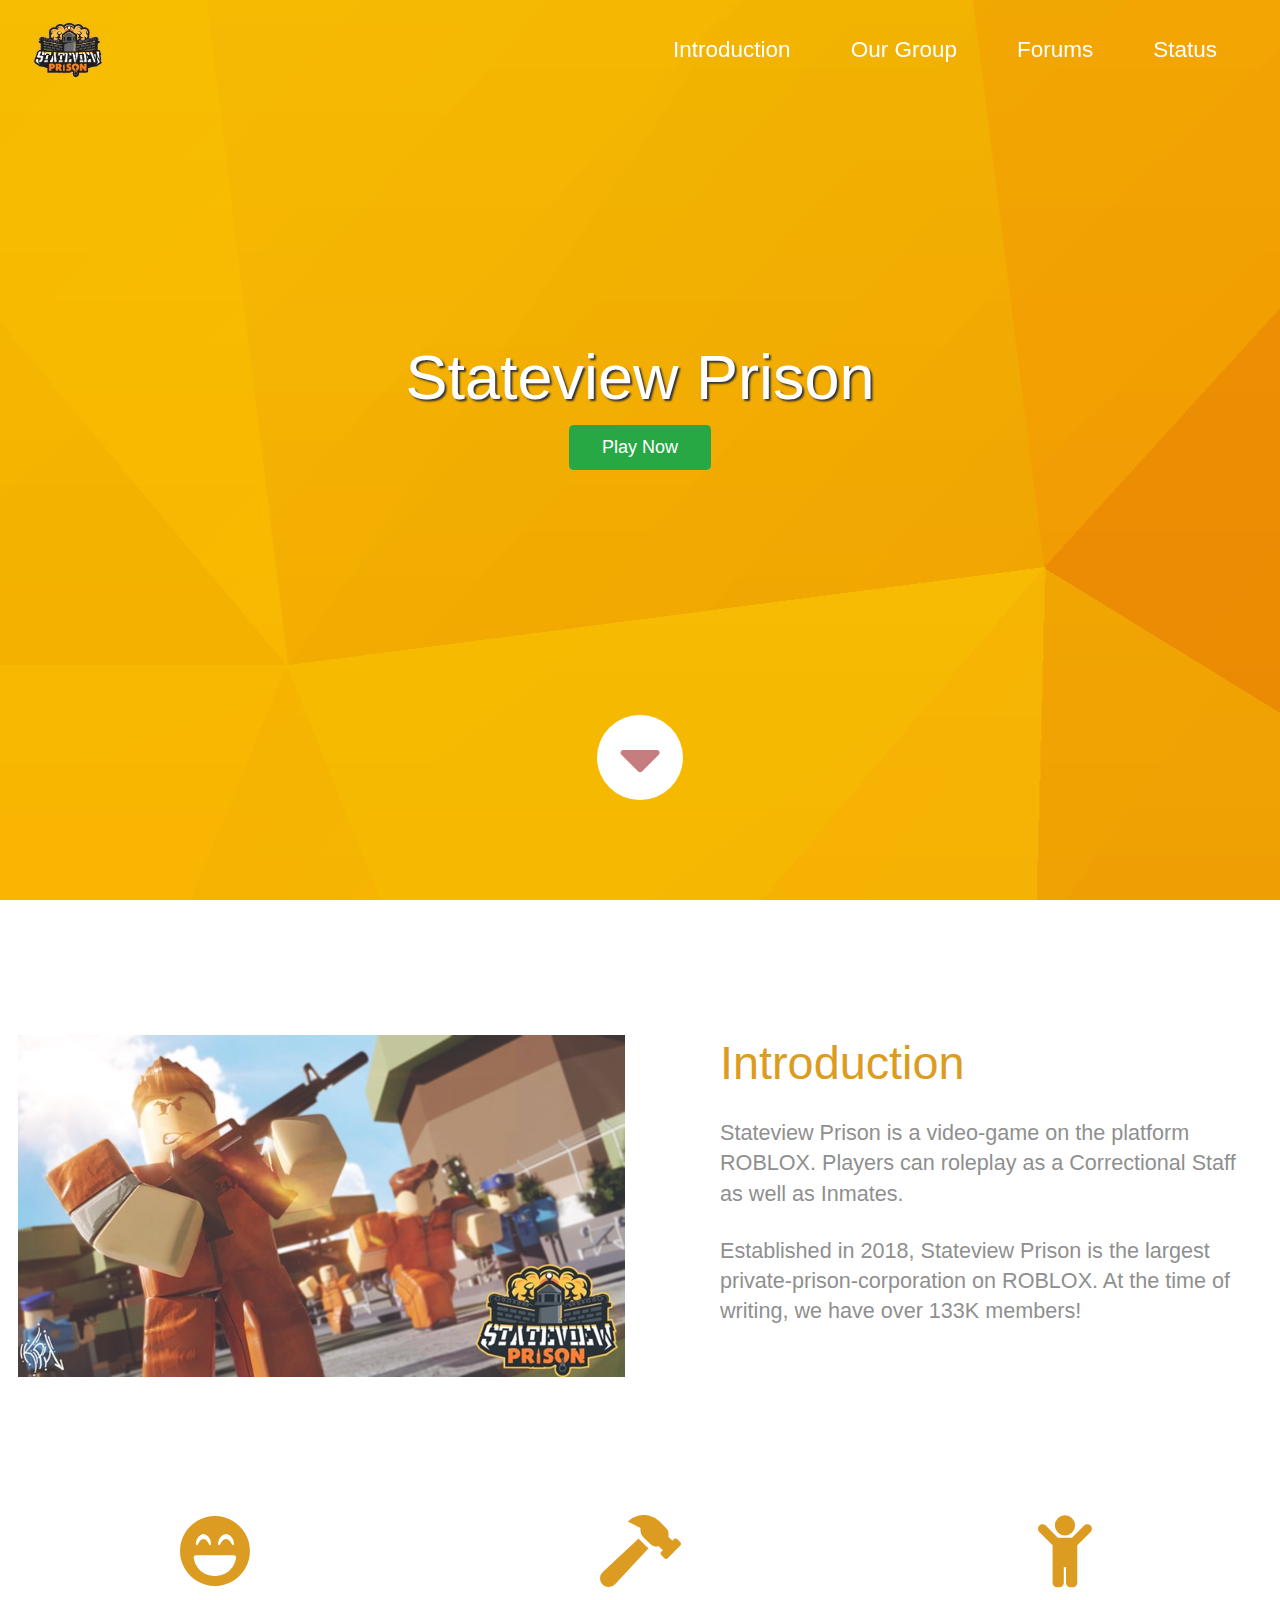
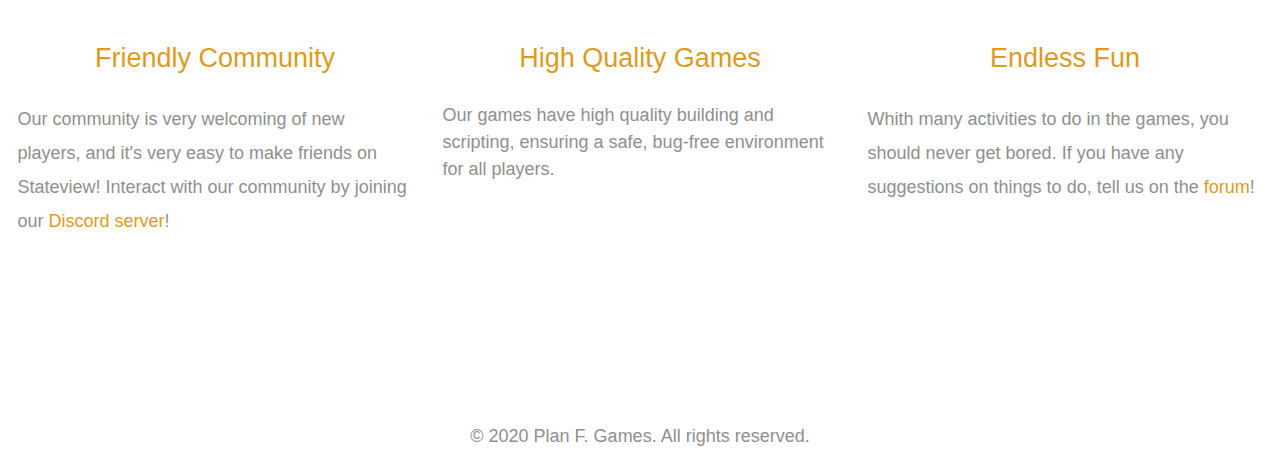
==== index.html @ 8ff4b895 "Update index.html" ====
<!DOCTYPE html>
<html lang="en">
  <head>
    <meta charset="UTF-8" />
    <meta name="viewport" content="width=device-width, initial-scale=1.0" />
    <meta http-equiv="X-UA-Compatible" content="ie=edge" />
    <title>Stateview Prison</title>
	<link rel="icon" type="image/png" href="img/StateviewLogotrans.png">
    <link rel="stylesheet" href="fontawesome-5.5/css/all.min.css" />
    <link rel="stylesheet" href="slick/slick.css">
    <link rel="stylesheet" href="slick/slick-theme.css">
    <link rel="stylesheet" href="magnific-popup/magnific-popup.css">
    <link rel="stylesheet" href="css/bootstrap.min.css" />
    <link rel="stylesheet" href="css/templatemo-style.css" />
    <!--
	Stateview Prison
	https://templatemo.com/tm-525-the-town
	-->
  </head>
  <body>    
    <!-- Hero section -->
    <section id="hero" class="text-white tm-font-big tm-parallax">
      <!-- Navigation -->
      <nav class="navbar navbar-expand-md tm-navbar" id="tmNav">              
        <div class="container">   
          <div class="tm-next">
              <a href="#" class="navbar-brand">
                <img src="img/StateviewLogotrans.png" width="70" height="70" alt="Stateview Prison">
              </a>
          </div>             
            
          <button class="navbar-toggler" type="button" data-toggle="collapse" data-target="#navbarSupportedContent" aria-controls="navbarSupportedContent" aria-expanded="false" aria-label="Toggle navigation">
            <i class="fas fa-bars navbar-toggler-icon"></i>
          </button>
          <div class="collapse navbar-collapse" id="navbarSupportedContent">
            <ul class="navbar-nav ml-auto">
              <li class="nav-item">
                  <a class="nav-link tm-nav-link" href="#introduction">Introduction</a>
              </li>  
              <li class="nav-item">
                <a class="nav-link tm-nav-link" href="https://www.roblox.com/groups/5025380/redirect" onclick="window.location.href='https://www.roblox.com/groups/5025380/redirect'">Our Group</a>
            </li>    
            <li class="nav-item">
              <a class="nav-link tm-nav-link" href="https://forum.stateviewprison.com" onclick="window.location.href='https://forum.stateviewprison.com'">Forums</a>
            </li>
            <li class="nav-item">
              <a class="nav-link tm-nav-link" href="https://status.stateviewprison.com" onclick="window.location.href='https://status.stateviewprison.com'">Status</a>
            </li> 
            </ul>
          </div>        
        </div>
      </nav>
      
      <div class="text-center tm-hero-text-container">
        <div class="tm-hero-text-container-inner">
            <h2 class="tm-hero-title">Stateview Prison</h2>
            <a class="btn btn-success" href="https://www.roblox.com/games/3421472751">Play Now</a>
        </div>        
      </div>

      <div class="tm-next tm-intro-next">
        <a href="#introduction" class="text-center tm-down-arrow-link">
          <i class="fas fa-3x fa-caret-down tm-down-arrow"></i>
        </a>
      </div>      
    </section>

    <section id="introduction" class="tm-section-pad-top">
      <div class="container">
        <div class="row">
          <div class="col-lg-6">
            <img src="img/IntroImage.jpg" alt="Image" class="img-fluid tm-intro-img" />
          </div>
          <div class="col-lg-6">
            <div class="tm-intro-text-container">
                <h2 class="tm-text-primary mb-4 tm-section-title">Introduction</h2>
                <p class="mb-4 tm-intro-text">
                  Stateview Prison is a video-game on the platform ROBLOX. Players can roleplay as a Correctional Staff as well as Inmates.
              </p>
                <p class="mb-5 tm-intro-text">Established in 2018, Stateview Prison is the largest private-prison-corporation on ROBLOX. At the time of writing, we have over 133K members!</p>
            </div>
          </div>
        </div>

        <div class="row tm-section-pad-top">
          <div class="col-lg-4">
            <i class="fas fa-4x fa-laugh-beam text-center tm-icon"></i>
            <h4 class="text-center tm-text-primary mb-4">Friendly Community</h4>
            <p>
              Our community is very welcoming of new players, and it's very easy to make friends on Stateview! Interact with our community by joining our <a class="tm-text-primary" href="https://discord.com/invite/stateview">Discord server</a>!
            </p>
          </div>
        
        <div class="col-lg-4 mt-5 mt-lg-0">
          <i class="fas fa-4x fa-hammer text-center tm-icon"></i>
          <h4 class="text-center tm-text-primary mb-4">High Quality Games</h4>
          Our games have high quality building and scripting, ensuring a safe, bug-free environment for all players.
          <p>
          </p>
        </div>
        <div class="col-lg-4 mt-5 mt-lg-0">
          <i class="fas fa-4x fa-child text-center tm-icon"></i>
          <h4 class="text-center tm-text-primary mb-4">Endless Fun</h4>
          <p>
            Whith many activities to do in the games, you should never get bored. If you have any suggestions on things to do, tell us on the <a class="tm-text-primary" href="https://forum.stateviewprison.com/">forum</a>!
          </p>
        </div>
      </div>
    </section>

    <!--Work-->

    

    <!-- Contact -->
    <br><br><br><br><br><br>
    <div class="container">
      <p class="text-center">© 2020 Plan F. Games. All rights reserved.</p>
    </div>

    <script src="js/jquery-1.9.1.min.js"></script>     
    <script src="magnific-popup/jquery.magnific-popup.min.js"></script>
    <script src="js/jquery.singlePageNav.min.js"></script>     
    <script src="js/bootstrap.min.js"></script> 
    <script>

        // Detect window scroll and update navbar
        $(window).scroll(function(e){          
          if($(document).scrollTop() > 120) {
            $('.tm-navbar').addClass("scroll");
          } else {
            $('.tm-navbar').removeClass("scroll");
          }
        });

      function getOffSet(){
        var _offset = 450;
        var windowHeight = window.innerHeight;

        if(windowHeight > 500) {
          _offset = 400;
        } 
        if(windowHeight > 680) {
          _offset = 300
        }
        if(windowHeight > 830) {
          _offset = 210;
        }

        return _offset;
      }

      function setParallaxPosition($doc, multiplier, $object){
        var offset = getOffSet();
        var from_top = $doc.scrollTop(),
          bg_css = 'center ' +(multiplier * from_top - offset) + 'px';
        $object.css({"background-position" : bg_css });
      }

      // Parallax function
      // Adapted based on https://codepen.io/roborich/pen/wpAsm        
      var background_image_parallax = function($object, multiplier, forceSet){
        multiplier = typeof multiplier !== 'undefined' ? multiplier : 0.5;
        multiplier = 1 - multiplier;
        var $doc = $(document);
        // $object.css({"background-attatchment" : "fixed"});

        if(forceSet) {
          setParallaxPosition($doc, multiplier, $object);
        } else {
          $(window).scroll(function(){          
            setParallaxPosition($doc, multiplier, $object);
          });
        }
      };
      
      $(function(){
        // Hero Section - Background Parallax
        background_image_parallax($(".tm-parallax"), 0.30, false);  
        
        // Handle window resize
        window.addEventListener('resize', function(){
          background_image_parallax($(".tm-parallax"), 0.30, true);
        }, true);
        
        // Close mobile menu after click 
        $('#tmNav a').on('click', function(){
          $('.navbar-collapse').removeClass('show'); 
        })

        // Scroll to corresponding section with animation
        $('#tmNav').singlePageNav();        
        
        // Add smooth scrolling to all links
        // https://www.w3schools.com/howto/howto_css_smooth_scroll.asp
        $("a").on('click', function(event) {
          if (this.hash !== "") {
            event.preventDefault();
            var hash = this.hash;

            $('html, body').animate({
              scrollTop: $(hash).offset().top
            }, 400, function(){
              window.location.hash = hash;
            });
          } // End if
        });
      });
    </script>
  </body>
</html>
---- css/templatemo-style.css ----
/*

The Town

https://templatemo.com/tm-525-the-town

*/

html {
  font-size: 18px;
}

body {
  color: #8f8f8f;
  margin: 0;
  padding: 0;
  overflow-x: hidden;
}
a {
  transition: all 0.3s ease;
}

a:hover,
a:focus {
  text-decoration: none;
}

a:focus {
  outline: none;
}

.btn {
  padding: 8px 32px;
}

.btn:hover {
  background-color: #ced4da;
}

.tm-section-pad-top {
  padding-top: 135px;
}

.tm-text-primary {
  color: #dc9b21;
}

.tm-font-big {
  font-size: 1.25rem;
}

.tm-btn-primary {
  color: white;
  background-color: #dc9b21;
  padding: 14px 35px;
  border-radius: 30px;
}

.tm-btn-primary:hover,
.tm-btn-primary:focus {
  color: white;
  background-color: #f0b341;
}

/* Navbar */

.tm-navbar {
  position: fixed;
  width: 100%;
  z-index: 1000;
  background-color: transparent;
  transition: all 0.3s ease;
}

.tm-navbar.scroll {
  background-color: rgb(220,155,33);
}

.navbar-brand {
  color: white;
  font-size: 1.4rem;
  font-weight: bold;
}

.navbar-brand:hover,
.tm-navbar.scroll .navbar-brand:hover {
  color: #dc9b21;
}

.tm-navbar.scroll .navbar-brand {
  color: #8f8f8f;
}

.nav-item {
  list-style: none;
}

.tm-nav-link {
  color: white;
}

.tm-nav-link:hover {
  color: rgb(230, 230, 230);
}

.navbar-toggler {
  border: 1px solid white;
  padding-left: 10px;
  padding-right: 10px;
}

.navbar-toggler-icon {
  color: white;
  padding-top: 6px;
}

.tm-navbar.scroll .navbar-toggler {
  border: 1px solid white;
}
/* Hero */

#hero {
  background-image: url(../img/Yellow-triangles.png);
  background-repeat: no-repeat;
  height: 100vh;
  min-height: 375px;
  position: relative;
}

@media (min-height: 830px) {
  #hero {
    background-position: center -210px;
  }
}

@media (min-height: 680px) and (max-height: 829px) {
  #hero {
    background-position: center -300px;
  }
}

@media (min-height: 500px) and (max-height: 679px) {
  #hero {
    background-position: center -400px;
  }
}

@media (max-height: 499px) {
  #hero {
    background-position: center -450px;
  }
}

.tm-hero-text-container {
  width: 100%;
  height: 100%;
  display: flex;
  flex-flow: column;
  justify-content: center;
}

.tm-hero-text-container-inner {
  margin-top: -90px;
}

.tm-hero-title {
  font-size: 3.5rem;
  text-shadow: 2px 2px 2px #333;
}

.tm-intro-next {
  position: absolute;
  bottom: 100px;
  left: 0;
  right: 0;
}

@media (max-height: 480px) {
  .tm-hero-text-container-inner {
    margin-top: -40px;
  }

  .tm-intro-next {
    bottom: 20px;
  }
}

.tm-down-arrow-link {
  display: block;
  margin-top: 18%;
}

.tm-down-arrow {
  color: #c57e7d;
  cursor: pointer;
  background: white;
  border-radius: 50%;
  padding: 10px 22px 8px;
  transition: all 0.3s ease;
}

.tm-down-arrow:hover,
.tm-down-arrow:focus {
  color: white;
  background: #dc9b21;
}

/* Introduction */

.tm-section-title {
  font-size: 2.6rem;
  font-weight: normal;
}

.tm-intro-text {
  font-size: 1.2rem;
  line-height: 1.4;
}

.tm-icon {
  display: block;
  margin-bottom: 55px;
  color: #dc9b21;
}

/* Work */

.tm-work-description {
  max-width: 650px;
  width: 100%;
  font-size: 0.9rem;
}

.tm-gallery-container {
  padding-top: 70px;
  padding-bottom: 120px;
}

.tm-gallery-item {
  margin: 0 15px;
}

.slick-dots {
  bottom: -65px;
}

.slick-dots li {
  margin: 0 13px;
}

.slick-dots li button:hover:before,
.slick-dots li button:focus:before,
.slick-dots li.slick-active button:before {
  opacity: 1;
  color: rgb(240,179,65);
}

.slick-dots li button:before {
  font-size: 26px;
}

/* Hover Effect */
/* Common style */
.grid figure {
  position: relative;
  float: left;
  overflow: hidden;
  /* margin: 10px 1%;
  min-width: 320px;
	max-width: 480px;
	max-height: 360px;
	width: 48%; */
  background: #3085a3;
  text-align: center;
  cursor: pointer;
}

.grid figure img {
  position: relative;
  display: block;
  min-height: 100%;
  max-width: 100%;
  opacity: 0.8;
}

.grid figure figcaption {
  padding: 2em;
  color: #fff;
  text-transform: uppercase;
  font-size: 1.25em;
  -webkit-backface-visibility: hidden;
  backface-visibility: hidden;
}

.grid figure figcaption::before,
.grid figure figcaption::after {
  pointer-events: none;
}

.grid figure figcaption,
.grid figure figcaption > a {
  position: absolute;
  top: 0;
  left: 0;
  width: 100%;
  height: 100%;
}

/* Anchor will cover the whole item by default */
/* For some effects it will show as a button */
.grid figure figcaption > a {
  z-index: 1000;
  text-indent: 200%;
  white-space: nowrap;
  font-size: 0;
  opacity: 0;
}

.grid figure h2 {
  word-spacing: -0.15em;
  font-weight: 300;
}

.grid figure h2 span {
  font-weight: 800;
}

.grid figure h2,
.grid figure p {
  margin: 0;
}

.grid figure p {
  letter-spacing: 1px;
  font-size: 68.5%;
}

/*---------------*/
/***** Honey *****/
/*---------------*/

figure.effect-honey {
  background: #4a3753;
  max-width: 220px;
}

figure.effect-honey img {
  opacity: 0.9;
  -webkit-transition: opacity 0.35s;
  transition: opacity 0.35s;
}

figure.effect-honey:hover img {
  opacity: 0.5;
}

figure.effect-honey figcaption::before {
  position: absolute;
  bottom: 0;
  left: 0;
  width: 100%;
  height: 10px;
  background: #dc9b21;
  content: "";
  -webkit-transform: translate3d(0, 10px, 0);
  transform: translate3d(0, 10px, 0);
}

figure.effect-honey h2 {
  position: absolute;
  bottom: 0;
  left: 0;
  padding: 1em 1.5em;
  width: 100%;
  text-align: left;
  -webkit-transform: translate3d(0, -30px, 0);
  transform: translate3d(0, -30px, 0);
}

figure.effect-honey h2 i {
  font-style: normal;
  opacity: 0;
  -webkit-transition: opacity 0.35s, -webkit-transform 0.35s;
  transition: opacity 0.35s, transform 0.35s;
  -webkit-transform: translate3d(0, -30px, 0);
  transform: translate3d(0, -30px, 0);
}

figure.effect-honey figcaption::before,
figure.effect-honey h2 {
  -webkit-transition: -webkit-transform 0.35s;
  transition: transform 0.35s;
}

figure.effect-honey:hover figcaption::before,
figure.effect-honey:hover h2,
figure.effect-honey:hover h2 i {
  opacity: 1;
  -webkit-transform: translate3d(0, 0, 0);
  transform: translate3d(0, 0, 0);
}

/* Contact */

#contact {
  color: white;
  background-image: url(../img/the-town-bg-02.jpg);
  background-position: center;
  background-repeat: no-repeat;
  min-height: 850px;
  position: relative;
  padding-bottom: 50px;
  padding-top: 160px;
}

.tm-underline {
  border-top: 2px solid white;
  height: 8px;
  width: 100%;
}

.tm-underline-inner {
  width: 25%;
  height: 8px;
  background: white;
}

.tm-contact-item {
  margin-bottom: 75px;
}

.tm-contact-item-link {
  display: flex;
  align-items: center;
}

.tm-contact-item-link i,
.tm-contact-item-link span {
  color: white;
  transition: all 0.3s ease;
}

.tm-contact-item-link:hover i,
.tm-contact-item-link:hover span {
  color: #dc9b21;
}

.tm-input {
  padding: 8px 25px;
  border-radius: 3px;
  border: 1px solid white;
  background: transparent;
  color: white;
}

::placeholder {
  /* Chrome, Firefox, Opera, Safari 10.1+ */
  color: white;
  opacity: 1; /* Firefox */
}

:-ms-input-placeholder {
  /* Internet Explorer 10-11 */
  color: white;
}

::-ms-input-placeholder {
  /* Microsoft Edge */
  color: white;
}

.tm-btn-submit {
  margin-left: 20px;
}

.tm-footer {
  position: absolute;
  bottom: 35px;
  left: 0;
  right: 0;
  padding: 0 15px;
}

.tm-footer-link {
  color: white;
}

.tm-footer-link:hover,
.tm-footer-link:focus {
  color: #dc9b21;
  text-decoration: none;
}

p {
  line-height: 1.9;
}

@media (min-width: 768px) {
  .tm-intro-text-container {
    padding-left: 65px;
  }

  .navbar-expand-md .navbar-nav .nav-link {
    padding-right: 30px;
    padding-left: 30px;
  }
}

@media (min-width: 1200px) {
  .container {
    max-width: 1275px;
  }

  .tm-container-gallery {
    max-width: 1290px;
  }

  .tm-container-contact {
    max-width: 1063px;
  }
}

@media (max-width: 991px) {
  .tm-intro-text-container {
    padding-left: 15px;
    padding-top: 30px;
    max-width: 600px;
    margin-left: auto;
    margin-right: auto;
  }

  .tm-intro-img {
    display: block;
    margin-left: auto;
    margin-right: auto;
  }

  .tm-btn-submit {
    margin-left: 0;
    margin-top: 20px;
  }
}

@media (max-width: 767px) {
  .tm-btn-submit {
    margin-left: 20px;
    margin-top: 0;
  }

  .navbar-nav {
    max-width: 200px;
    text-align: right;
  }

  .navbar-collapse {
    background-color: rgb(255, 255, 255);
    padding: 10px;
    border-radius: 3px;
  }

  .navbar-collapse .nav-link {
    color: #8f8f8f;
  }
}

@media (max-width: 420px) {
  .tm-btn-submit {
    display: block;
    margin-left: 0;
    margin-top: 20px;
  }
}
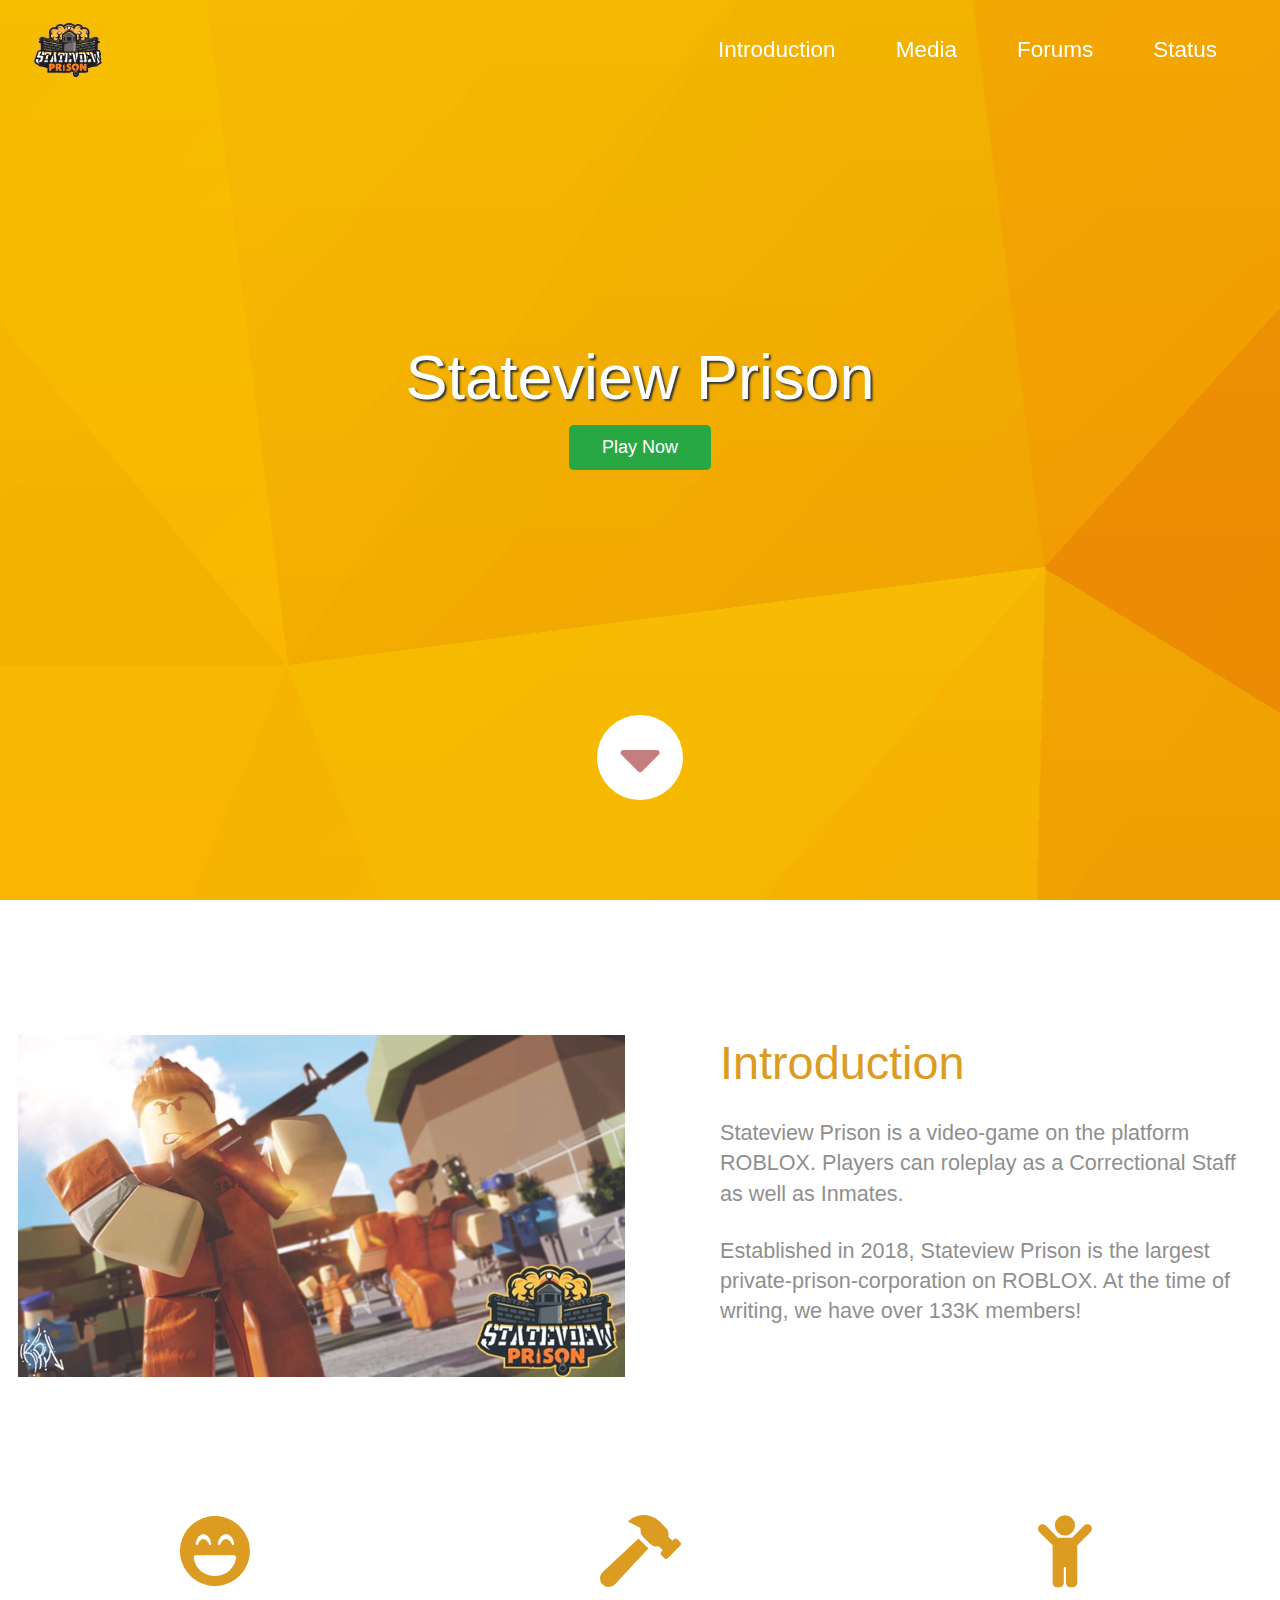
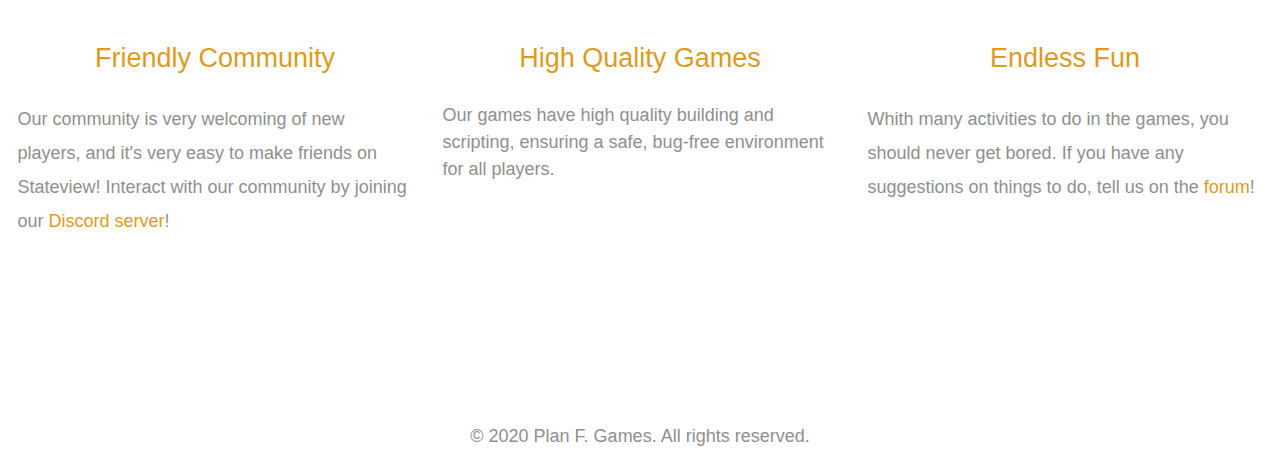
==== commit 0d43604a: "Update index.html" ====
--- a/index.html
+++ b/index.html
@@ -38,7 +38,7 @@
                   <a class="nav-link tm-nav-link" href="#introduction">Introduction</a>
               </li>  
               <li class="nav-item">
-                <a class="nav-link tm-nav-link" href="https://www.roblox.com/groups/5025380/redirect" onclick="window.location.href='https://www.roblox.com/groups/5025380/redirect'">Our Group</a>
+                <a class="nav-link tm-nav-link" href="https://media.stateviewprison.com/" onclick="window.location.href='https://media.stateviewprison.com/'">Media</a>
             </li>    
             <li class="nav-item">
               <a class="nav-link tm-nav-link" href="https://forum.stateviewprison.com" onclick="window.location.href='https://forum.stateviewprison.com'">Forums</a>
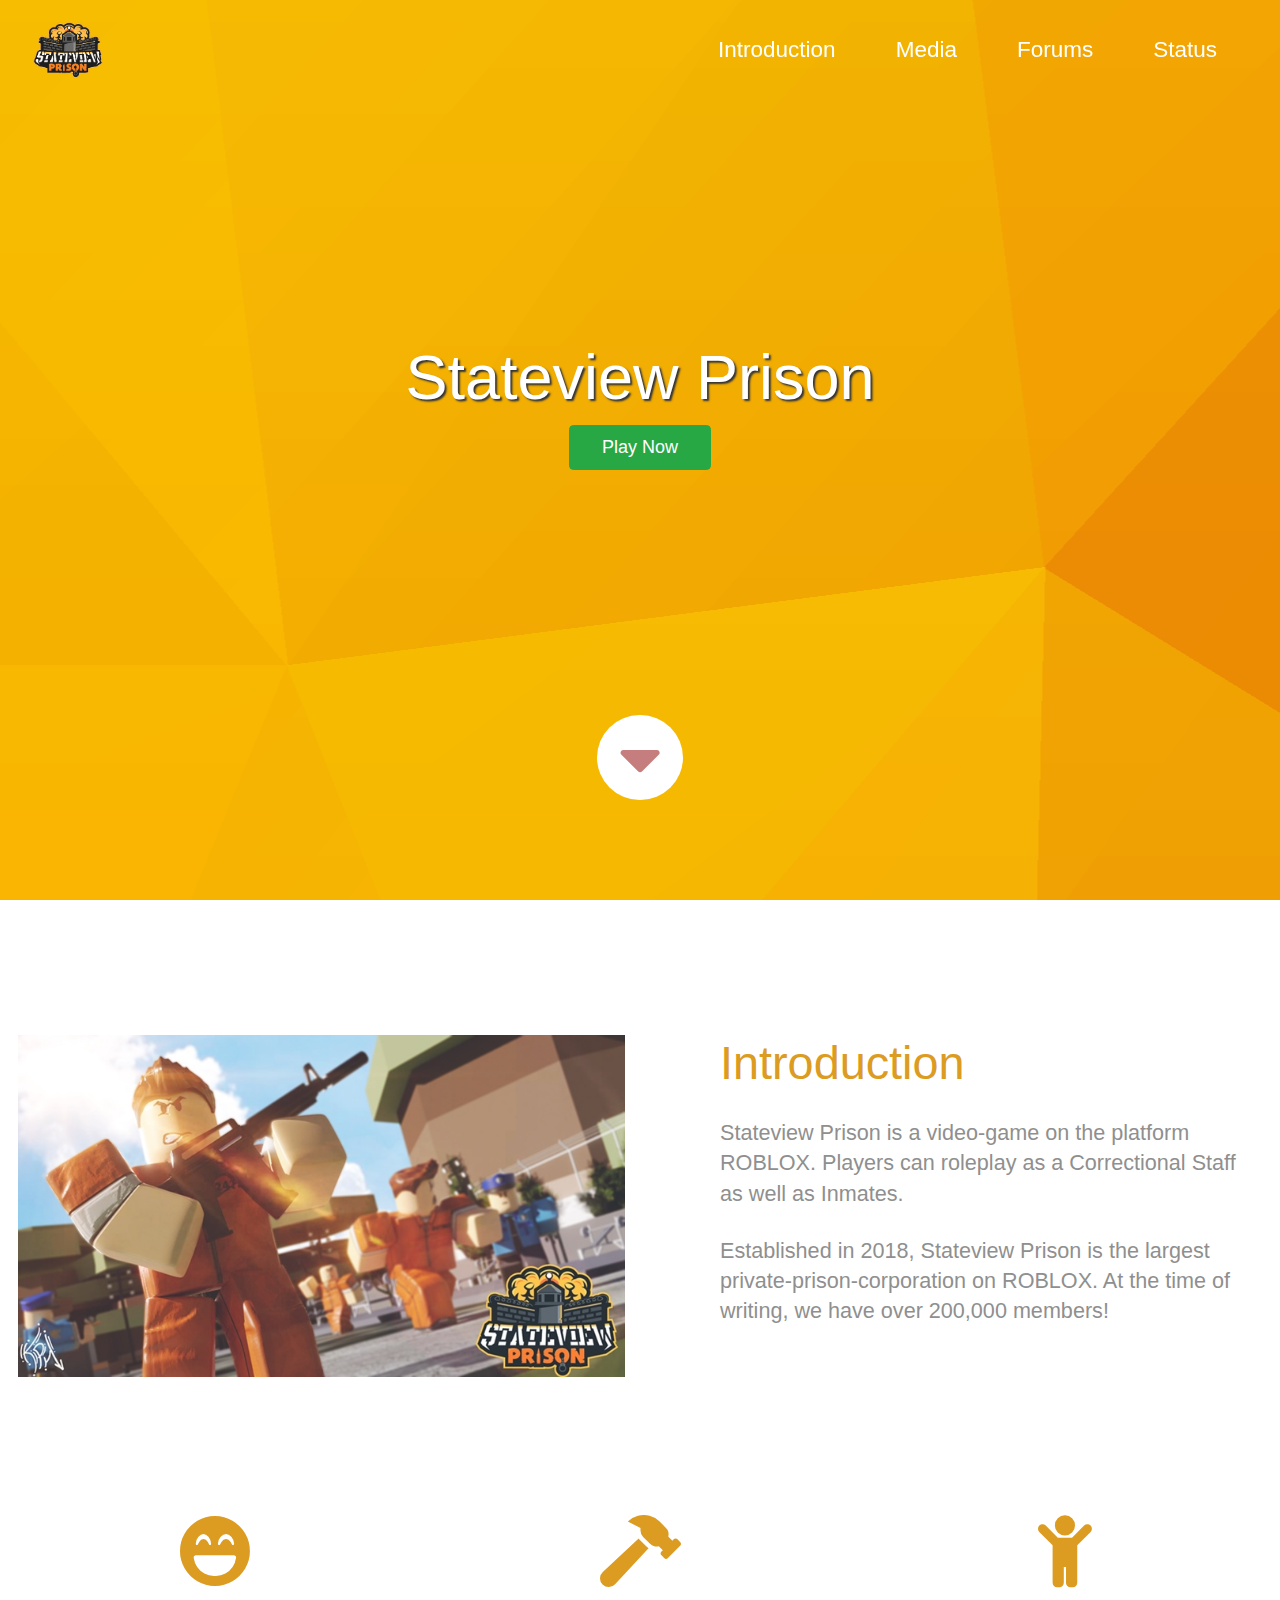
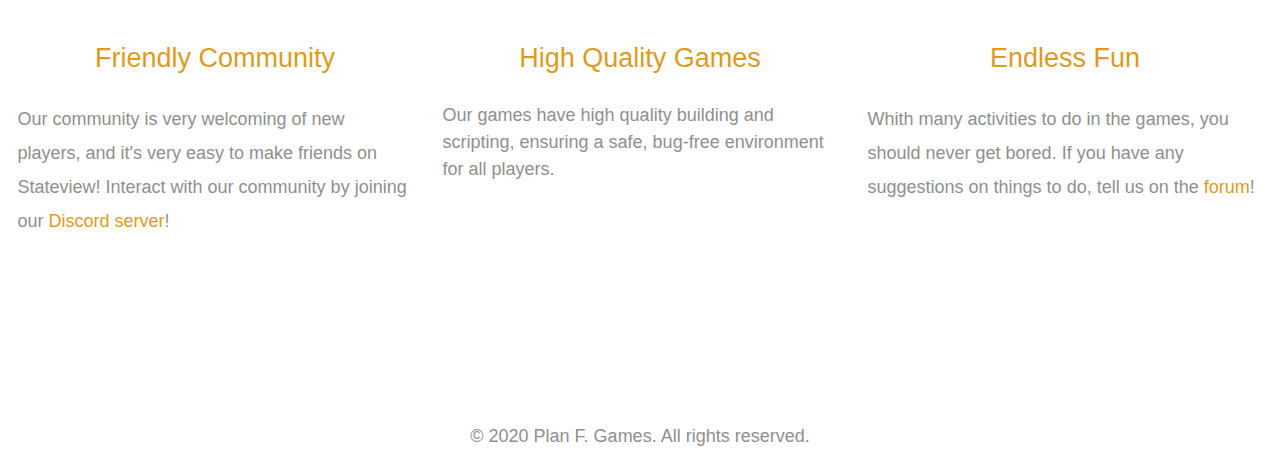
==== commit 398023ae: "Update index.html" ====
--- a/index.html
+++ b/index.html
@@ -77,7 +77,7 @@
                 <p class="mb-4 tm-intro-text">
                   Stateview Prison is a video-game on the platform ROBLOX. Players can roleplay as a Correctional Staff as well as Inmates.
               </p>
-                <p class="mb-5 tm-intro-text">Established in 2018, Stateview Prison is the largest private-prison-corporation on ROBLOX. At the time of writing, we have over 133K members!</p>
+                <p class="mb-5 tm-intro-text">Established in 2018, Stateview Prison is the largest private-prison-corporation on ROBLOX. At the time of writing, we have over 200,000 members!</p>
             </div>
           </div>
         </div>
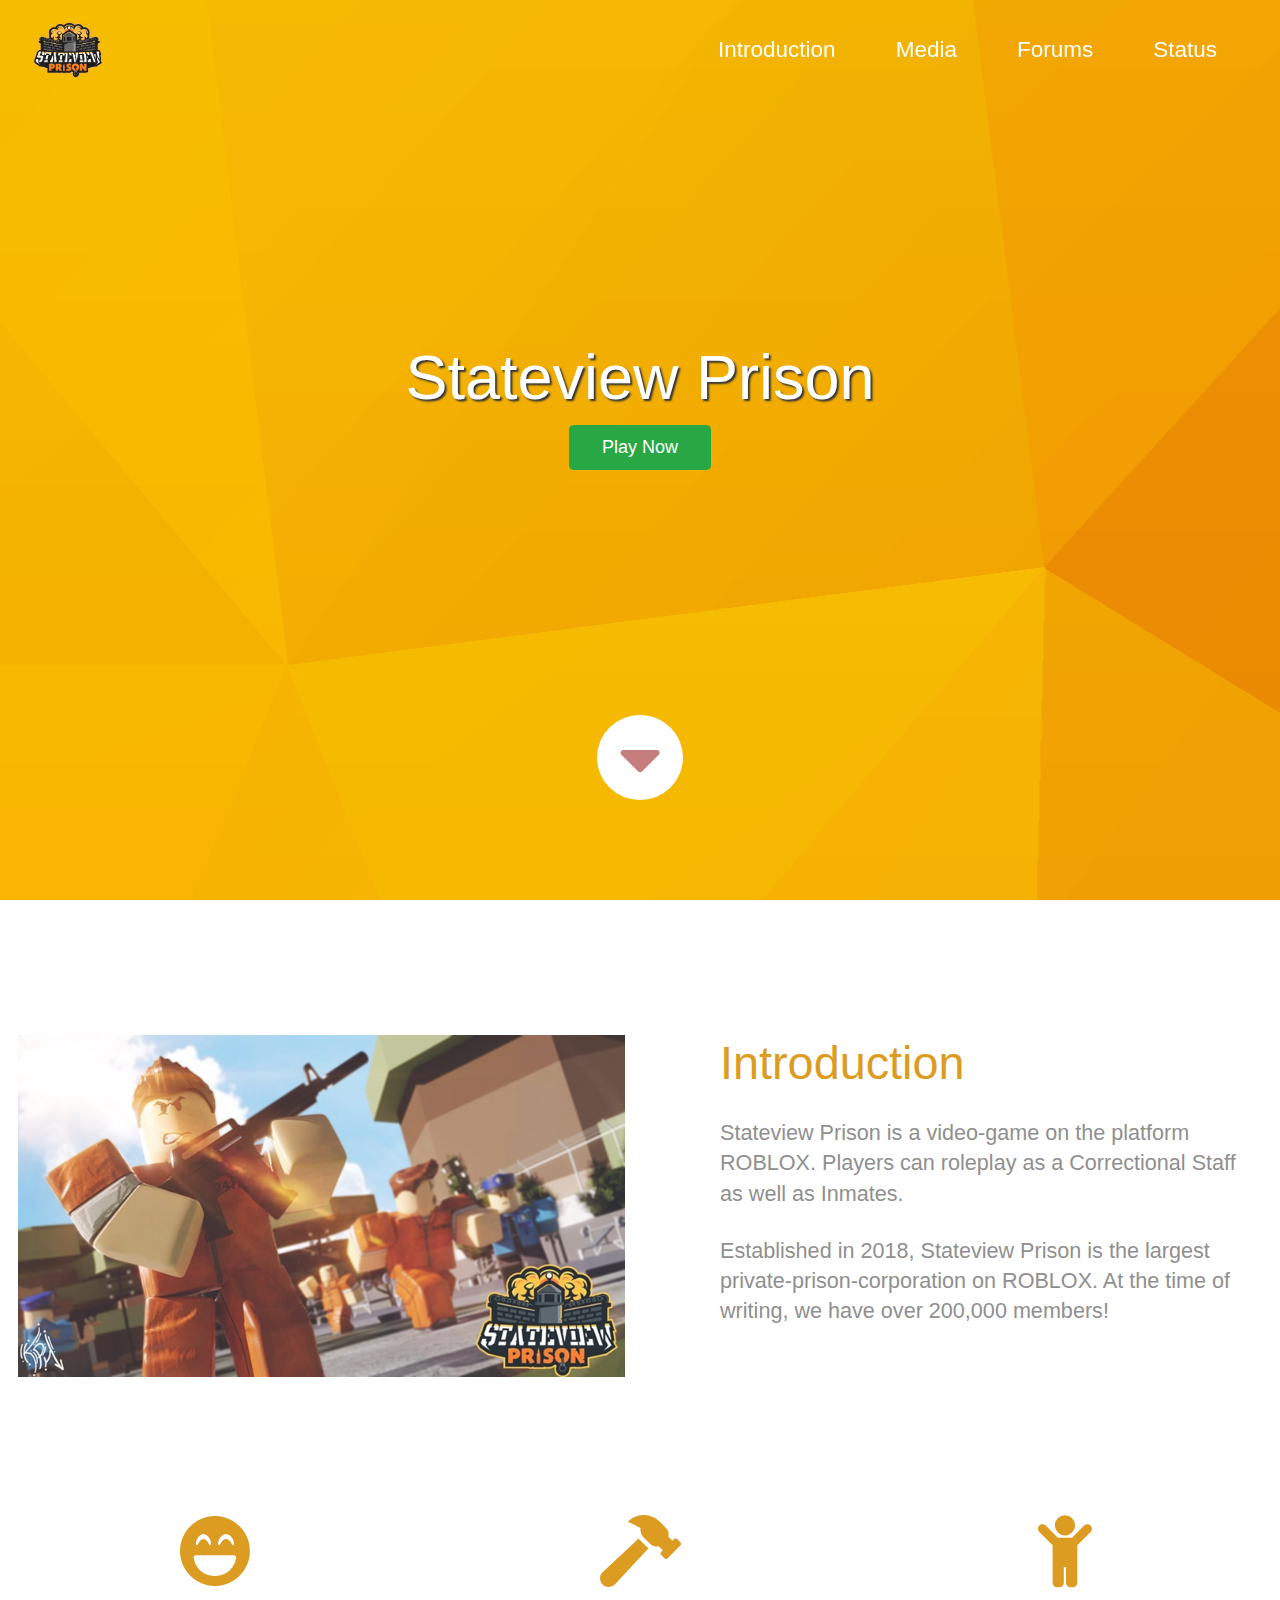
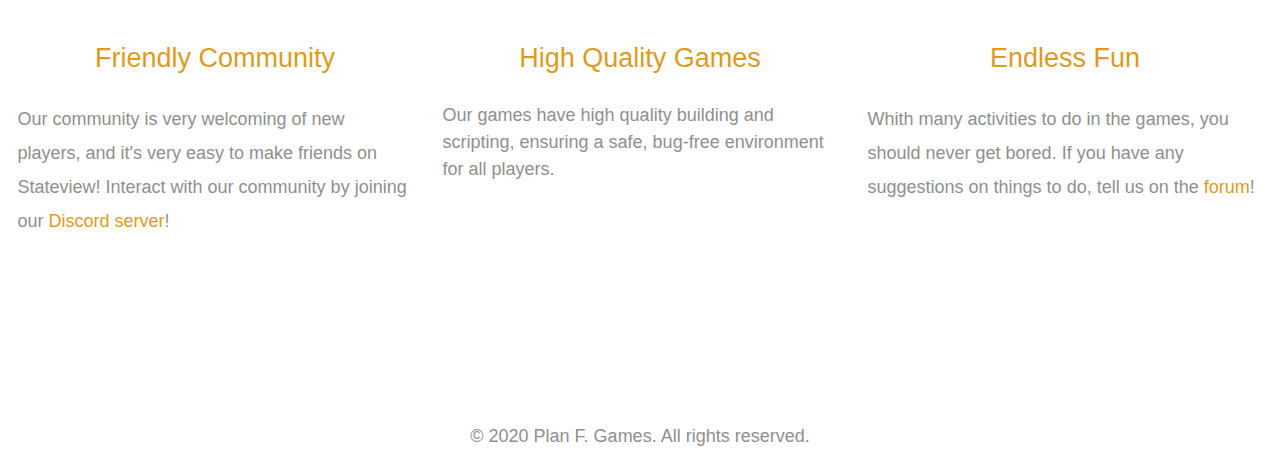
==== commit 23119bc7: "Update index.html" ====
--- a/index.html
+++ b/index.html
@@ -54,7 +54,7 @@
       <div class="text-center tm-hero-text-container">
         <div class="tm-hero-text-container-inner">
             <h2 class="tm-hero-title">Stateview Prison</h2>
-            <a class="btn btn-success" href="https://www.roblox.com/games/3421472751">Play Now</a>
+            <a class="btn btn-success" style="position: relative; z-index: 9999999;" href="https://www.roblox.com/games/3421472751">Play Now</a>
         </div>        
       </div>
 
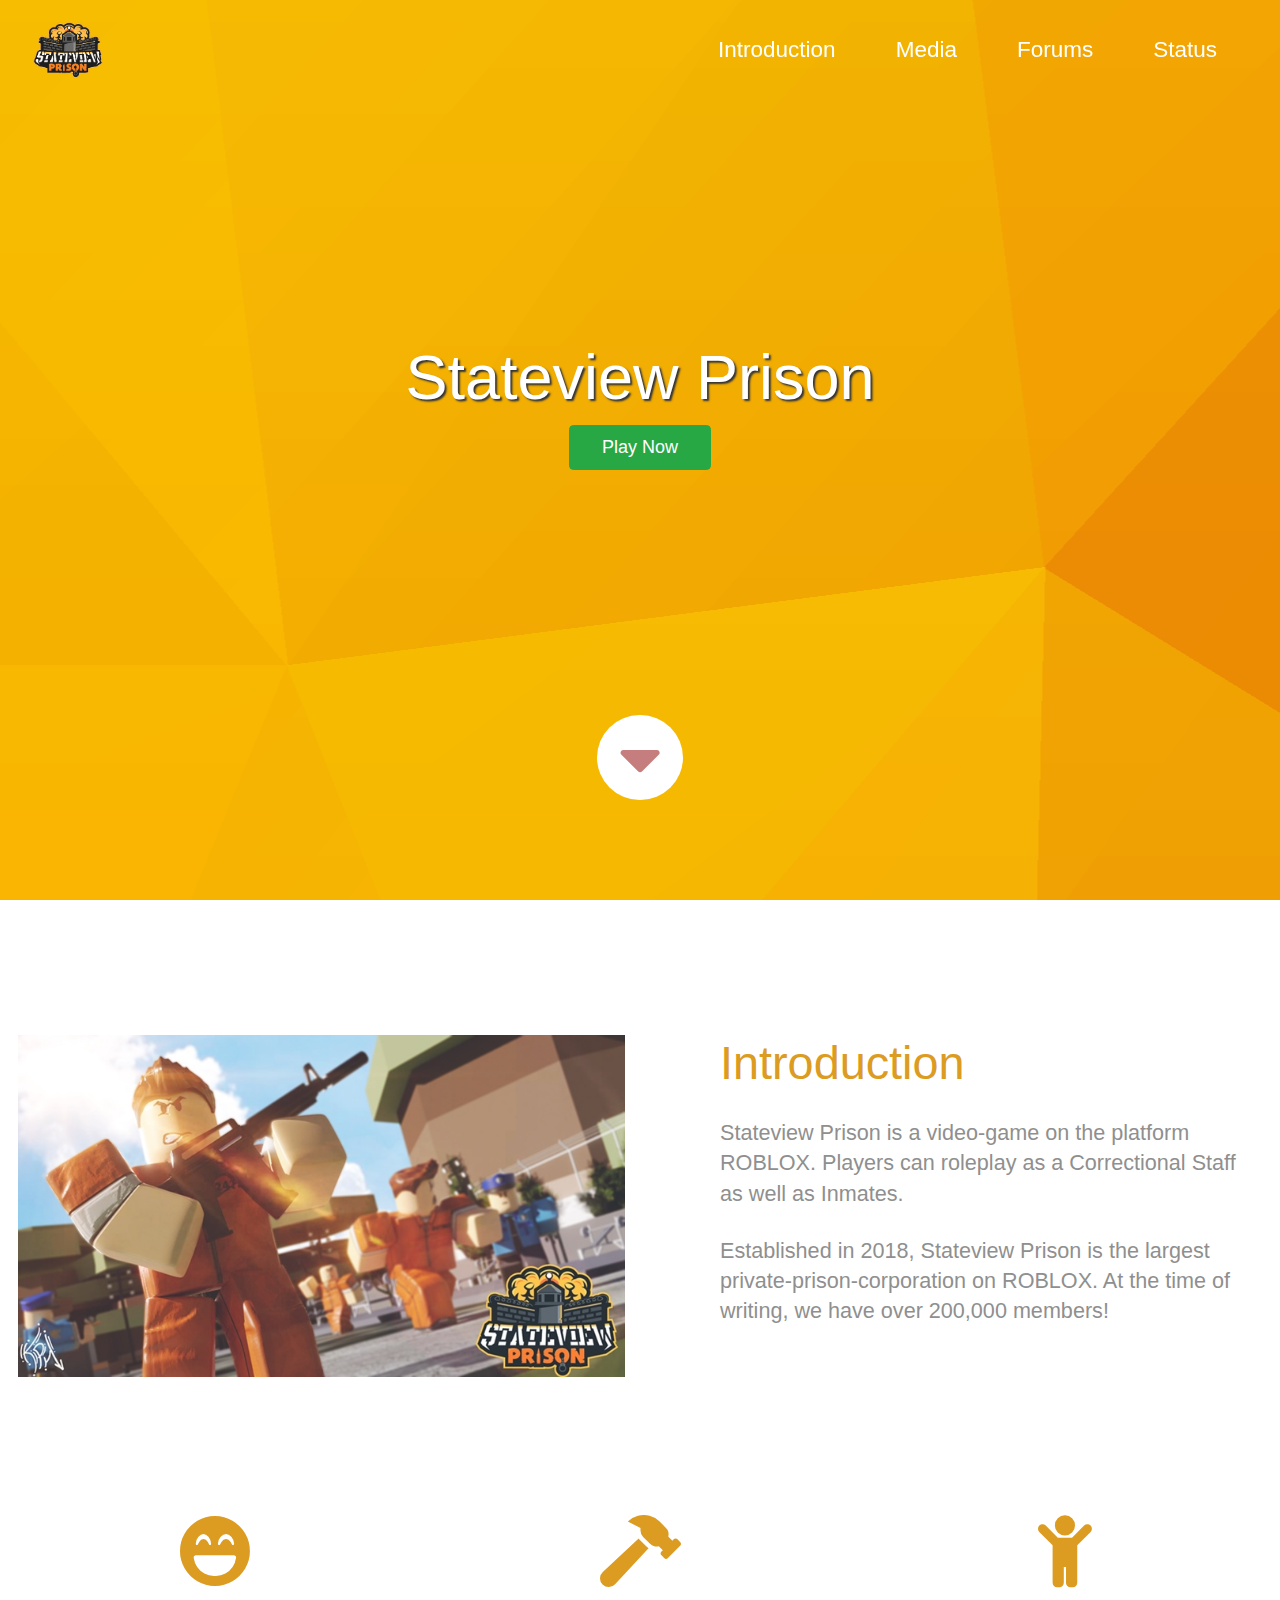
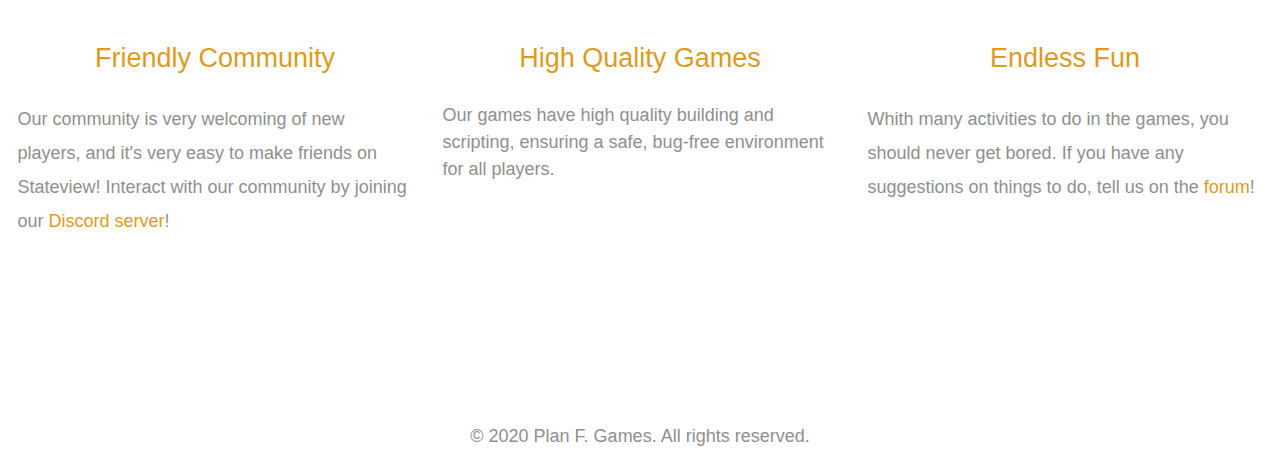
==== commit 8a5a01ce: "Update index.html" ====
--- a/index.html
+++ b/index.html
@@ -54,7 +54,7 @@
       <div class="text-center tm-hero-text-container">
         <div class="tm-hero-text-container-inner">
             <h2 class="tm-hero-title">Stateview Prison</h2>
-            <a class="btn btn-success" style="position: relative; z-index: 9999999;" href="https://www.roblox.com/games/3421472751">Play Now</a>
+            <a class="btn btn-success" style="position: relative; z-index: 25;" href="https://www.roblox.com/games/3421472751">Play Now</a>
         </div>        
       </div>
 
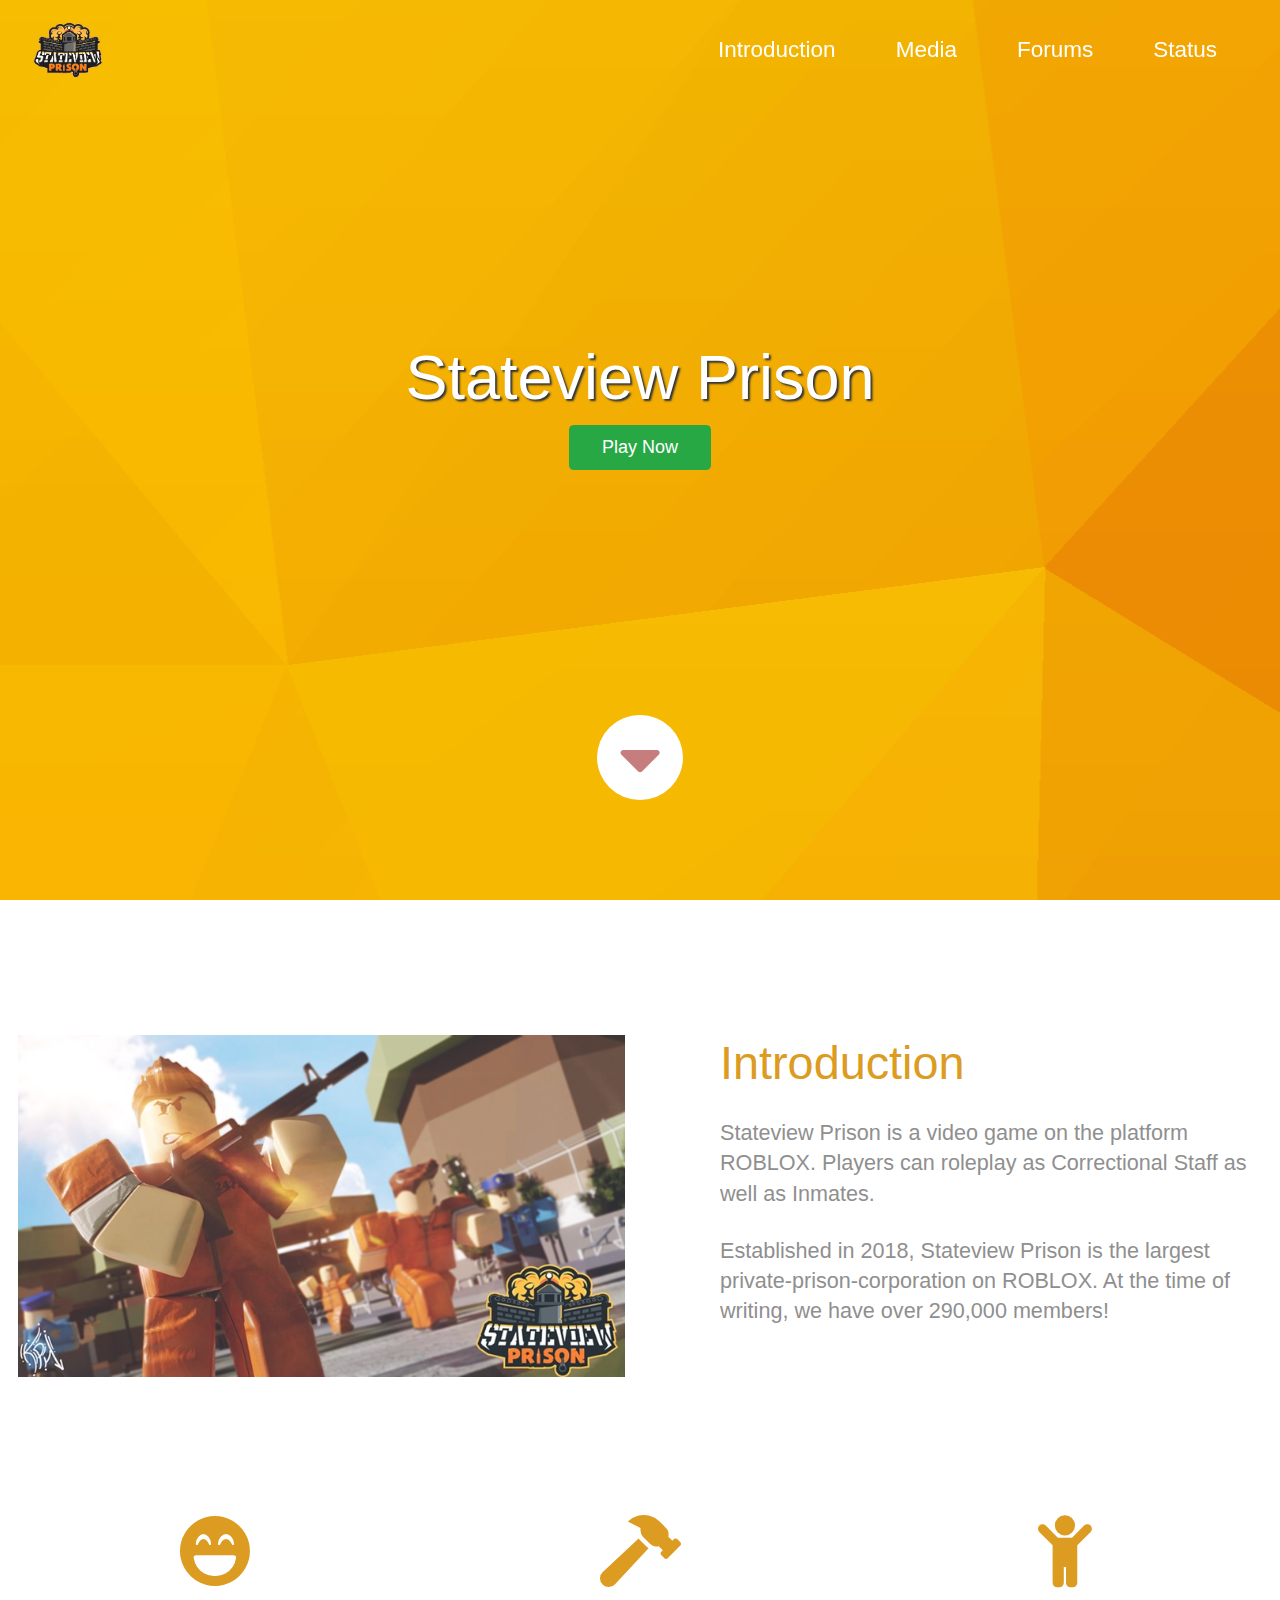
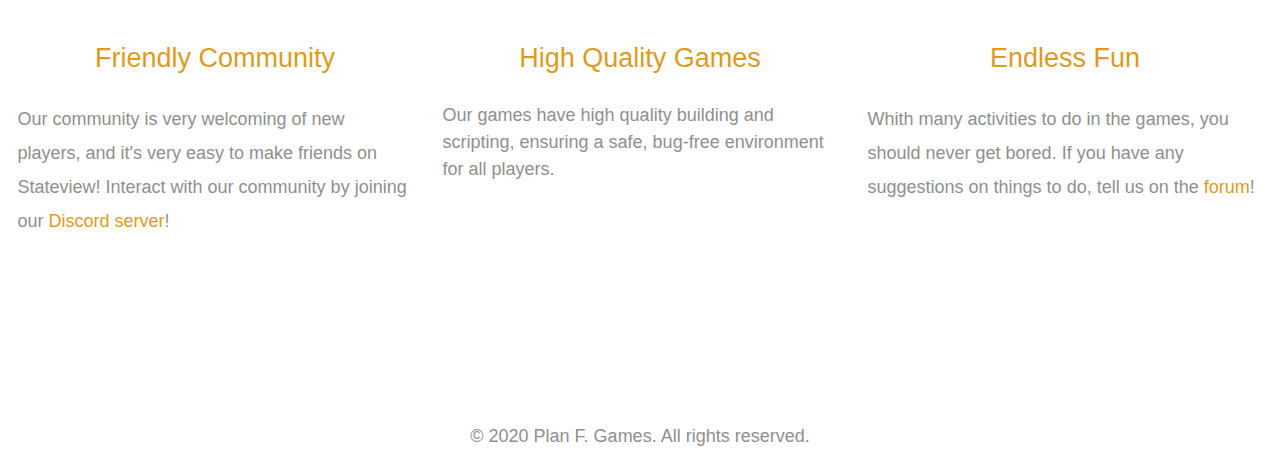
==== commit c3a3f33b: "Meta tags" ====
--- a/index.html
+++ b/index.html
@@ -3,6 +3,11 @@
   <head>
     <meta charset="UTF-8" />
     <meta name="viewport" content="width=device-width, initial-scale=1.0" />
+	<meta property="og:title" content="Stateview Prison">
+	<meta property="og:type" content="website">
+	<meta property="og:url" content="https://stateviewprison.com">
+	<meta property="og:image" content="https://stateviewprison.com/img/IntroImage.jpg">
+	<meta property="og:description" content="Stateview Prison is a video game on the platform ROBLOX. Players can roleplay as Correctional Staff as well as Inmates.">
     <meta http-equiv="X-UA-Compatible" content="ie=edge" />
     <title>Stateview Prison</title>
 	<link rel="icon" type="image/png" href="img/StateviewLogotrans.png">
@@ -75,9 +80,9 @@
             <div class="tm-intro-text-container">
                 <h2 class="tm-text-primary mb-4 tm-section-title">Introduction</h2>
                 <p class="mb-4 tm-intro-text">
-                  Stateview Prison is a video-game on the platform ROBLOX. Players can roleplay as a Correctional Staff as well as Inmates.
+                  Stateview Prison is a video game on the platform ROBLOX. Players can roleplay as Correctional Staff as well as Inmates.
               </p>
-                <p class="mb-5 tm-intro-text">Established in 2018, Stateview Prison is the largest private-prison-corporation on ROBLOX. At the time of writing, we have over 200,000 members!</p>
+                <p class="mb-5 tm-intro-text">Established in 2018, Stateview Prison is the largest private-prison-corporation on ROBLOX. At the time of writing, we have over 290,000 members!</p>
             </div>
           </div>
         </div>
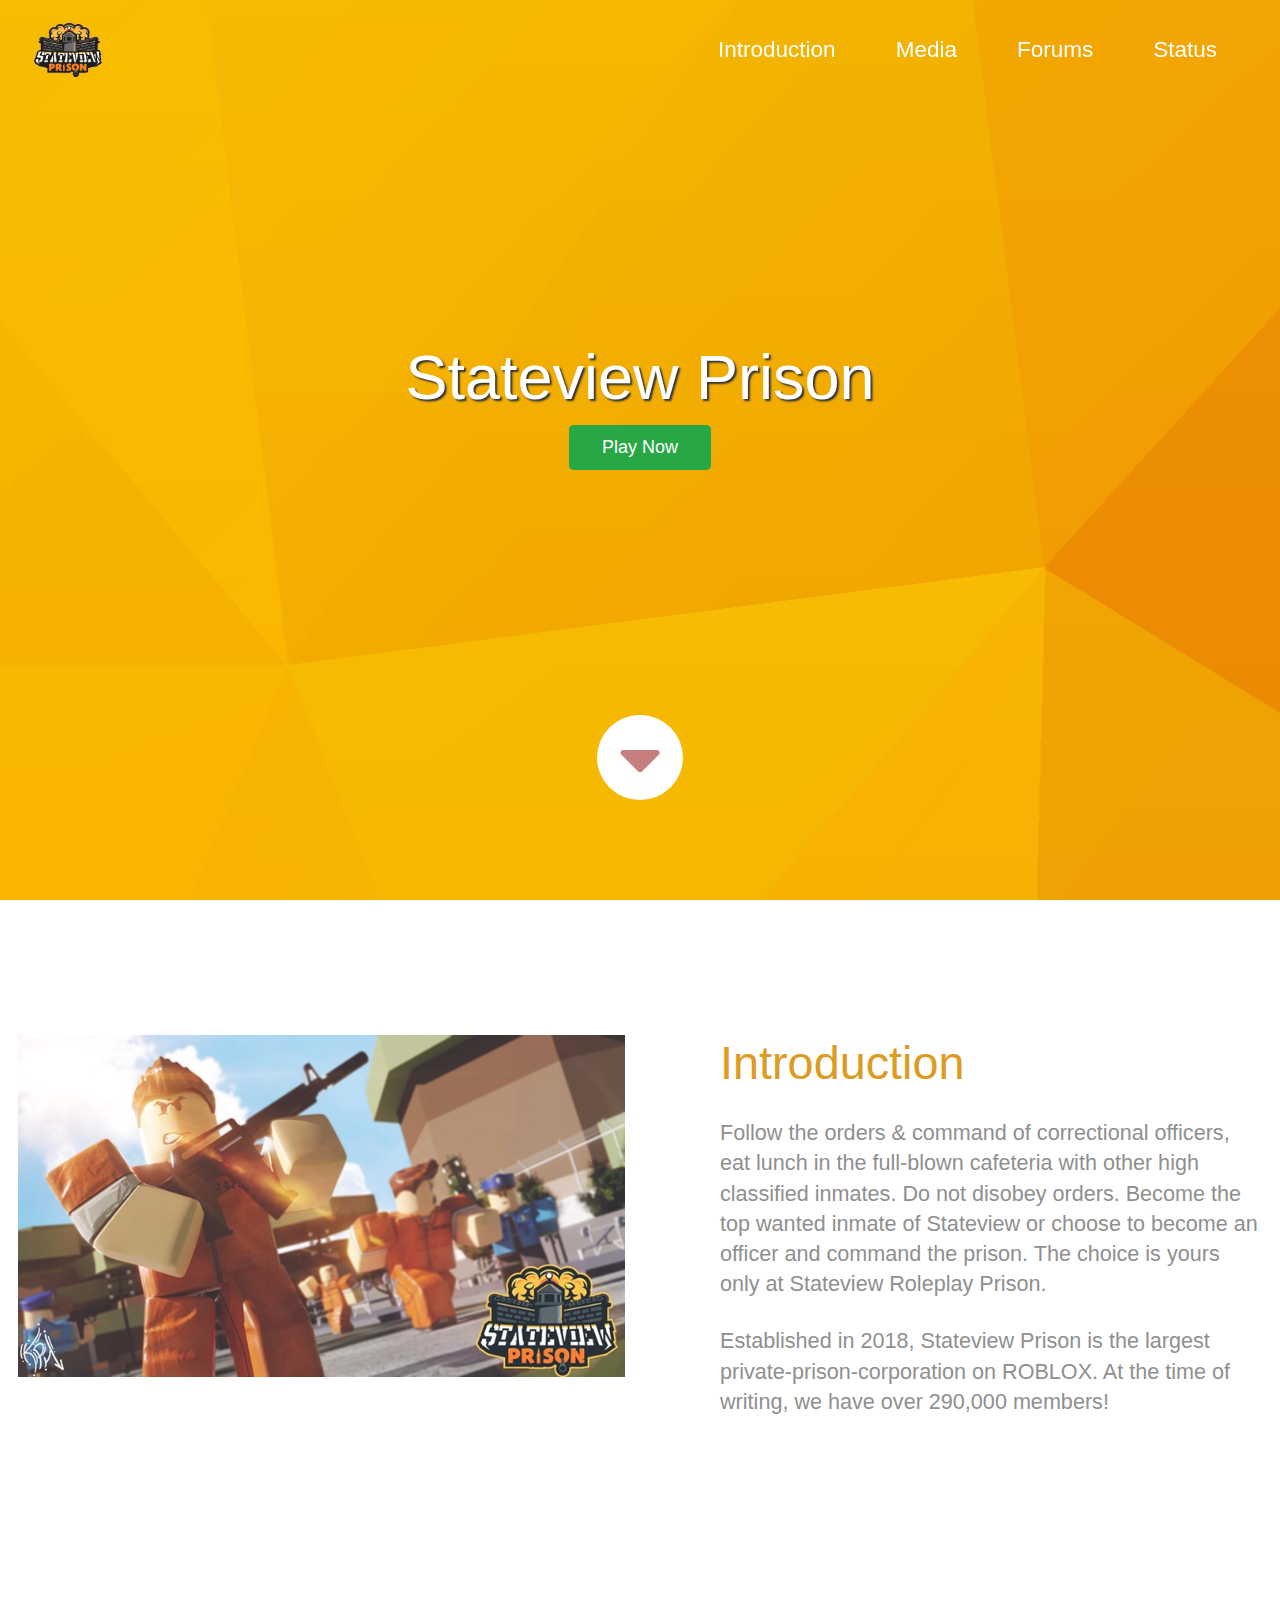
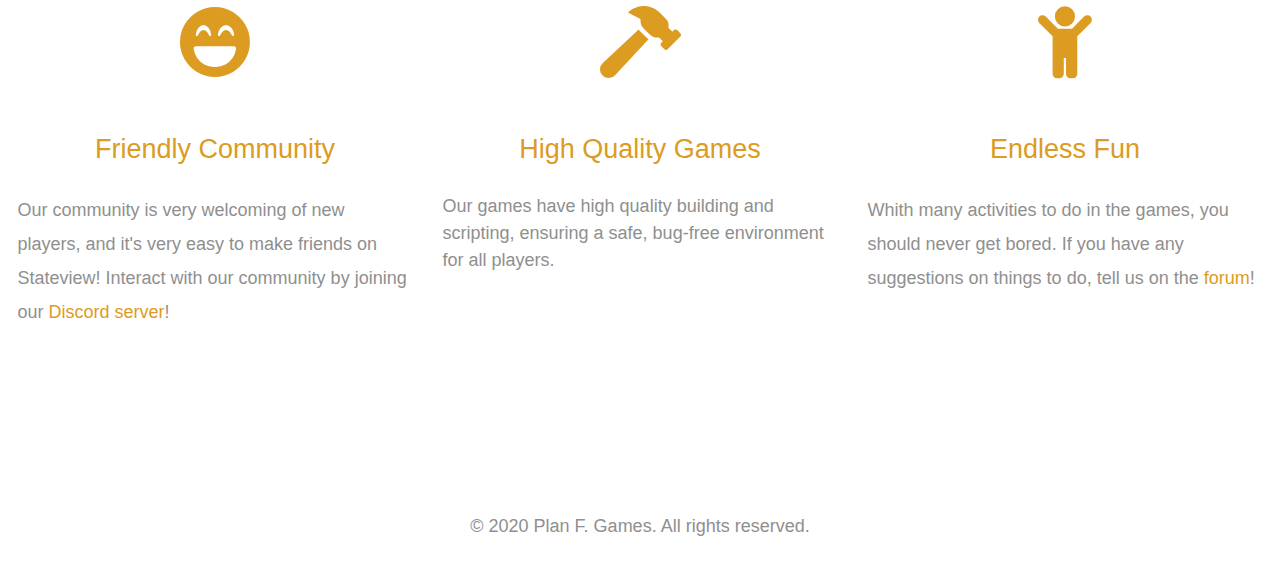
==== commit 11d65048: "rid of trash desc" ====
--- a/index.html
+++ b/index.html
@@ -7,7 +7,7 @@
 	<meta property="og:type" content="website">
 	<meta property="og:url" content="https://stateviewprison.com">
 	<meta property="og:image" content="https://stateviewprison.com/img/IntroImage.jpg">
-	<meta property="og:description" content="Stateview Prison is a video game on the platform ROBLOX. Players can roleplay as Correctional Staff as well as Inmates.">
+	<meta property="og:description" content="Follow the orders & command of correctional officers, eat lunch in the full-blown cafeteria with other high classified inmates. Do not disobey orders. Become the top wanted inmate of Stateview or choose to become an officer and command the prison. The choice is yours only at Stateview Roleplay Prison.">
     <meta http-equiv="X-UA-Compatible" content="ie=edge" />
     <title>Stateview Prison</title>
 	<link rel="icon" type="image/png" href="img/StateviewLogotrans.png">
@@ -80,7 +80,7 @@
             <div class="tm-intro-text-container">
                 <h2 class="tm-text-primary mb-4 tm-section-title">Introduction</h2>
                 <p class="mb-4 tm-intro-text">
-                  Stateview Prison is a video game on the platform ROBLOX. Players can roleplay as Correctional Staff as well as Inmates.
+                  Follow the orders & command of correctional officers, eat lunch in the full-blown cafeteria with other high classified inmates. Do not disobey orders. Become the top wanted inmate of Stateview or choose to become an officer and command the prison. The choice is yours only at Stateview Roleplay Prison.
               </p>
                 <p class="mb-5 tm-intro-text">Established in 2018, Stateview Prison is the largest private-prison-corporation on ROBLOX. At the time of writing, we have over 290,000 members!</p>
             </div>
